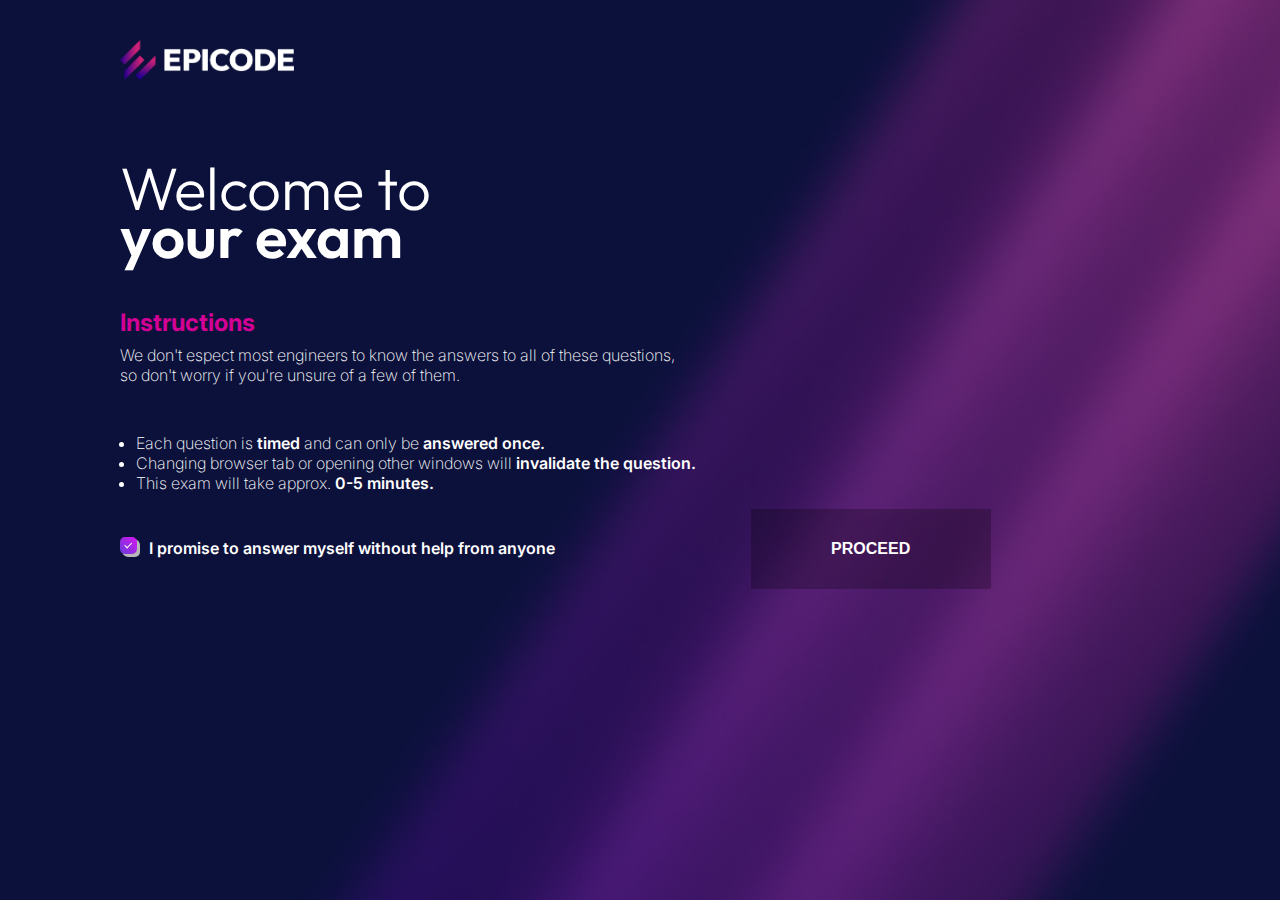
==== index.html @ b8d678df "big commit" ====
<!DOCTYPE html>
<html lang="en">
  <head>
    <meta charset="UTF-8" />
    <meta name="viewport" content="width=device-width, initial-scale=1.0" />
    <title>BUILD WEEK1</title>
    <!-- <link rel="stylesheet" href="./assets/style.css" /> -->
    <link rel="stylesheet" href="./assets/css/style.css" />
  </head>
  <body>
    <header>
      <img src="./assets/epicode_logo.png" alt="logo epicode" />
      <!-- logo epicode -->
    </header>
    <main>
      <div class="title">Welcome to <span>your exam</span></div>

      <div class="instruction">
        <h2>Instructions</h2>
        <p>
          We don't espect most engineers to know the answers to all of these questions, so don't worry if you're unsure
          of a few of them.
        </p>
      </div>

      <div>
        <ul>
          <li>Each question is <span>timed</span> and can only be <span>answered once.</span></li>
          <li>Changing browser tab or opening other windows will <span>invalidate the question.</span></li>
          <li>This exam will take approx. <span>0-5 minutes.</span></li>
        </ul>
      </div>

      <div>
        <div class="checkbox">
          <label class="container">
            <!-- CHECKBOX-->
            <input type="checkbox" checked="checked" id="toggleCheckbox" />
            <!-- CHECKBOX-->
            <div class="checkmark"></div>
            <!-- CHECKBOX-->
          </label>
          <!-- CHECKBOX-->
        </div>
        <span>I promise to answer myself without help from anyone</span>
        <div class="button">
          <!-- DIV BOTTON-->
          <button class="btn" id="myButton">PROCEED</button>
          <!-- BOTTON-->
        </div>
      </div>
    </main>
  </body>
  <script src="index.js"></script>
</html>
---- assets/style.css ----
@import url('https://fonts.googleapis.com/css2?family=Outfit:wght@300;600&display=swap');
  /*titolo */


@import url('https://fonts.googleapis.com/css2?family=Inter:wght@200;500&display=swap');    /*corpo */




*{
    box-sizing: border-box;
}

body{
    margin-inline:7.5rem;
    background-image: url(../bg.jpg);
    background-repeat: no-repeat;
    background-size: cover;
    color: white;
    font-family: 'Inter', sans-serif;
    font-weight: 200;
    font-size: 16px;
}
header{
    margin-block: 2.5rem;
}
main{
    margin-block: 5rem;
}

header img{
    height: 2.5rem;
}
.title{
    font-size: 60px;
    font-weight: 300;
    font-family: 'Outfit', sans-serif;
    line-height: 3rem;
    margin-block: 3rem;
}
.title span{
    font-weight: 600;
    display: block;
}

span{
    font-weight: 600;
}


h2{
    color:#d20094;
    margin-block-end: 0.5rem;
}
div p{
    margin-block-start: 0.5rem
}

.instruction{
    width: 35rem;
    margin-block-end: 3rem;

}

ul{
    padding-inline-start: 1rem;
}

/* .checkbox-button{
    margin-block-start: 9rem;
} */

/* CHECKBOX PRESO DA INTERNET */

/* MODIFICHE FATTE DA ME */

.checkbox{
    display: inline-block;
    padding-inline-end: 0.5rem;
}

/* Hide the default checkbox */
.container input {
    position: absolute;
    opacity: 0;
    cursor: pointer;
    height: 0;
    width: 0;
    border-radius: 5px;
   }
   
   .container {
    display: inline-block;
    position: relative;
    cursor: pointer;
    font-size: 0.8rem;
    user-select: none;
    border-radius: 5px;
    box-shadow: 2px 2px 0px rgb(183, 183, 183);
   }
   
   /* Create a custom checkbox */
   .checkmark {
    position: relative;
    top: 0;
    left: 0;
    height: 1.3em;
    width: 1.3em;
    background-color: #ccc;
    border-radius: 5px;
   }
   
   /* When the checkbox is checked, add a blue background */
   .container input:checked ~ .checkmark {
    box-shadow: 3px 3px 0px rgb(183, 183, 183);
    transition: all 0.2s;
    opacity: 1;
    background-image: linear-gradient(45deg, rgb(100, 61, 219) 0%, rgb(217, 21, 239) 100%);
   }
   
   .container input ~ .checkmark {
    transition: all 0.2s;
    opacity: 1;
    /* box-shadow: 1px 1px 0px rgb(183, 183, 183); */
   }
   
   /* Create the checkmark/indicator (hidden when not checked) */
   .checkmark:after {
    content: "";
    position: absolute;
    opacity: 0;
    transition: all 0.2s;
   }
   
   /* Show the checkmark when checked */
   .container input:checked ~ .checkmark:after {
    opacity: 1;
    transition: all 0.2s;
   }
   
   /* Style the checkmark/indicator */
   .container .checkmark:after {
    left: 0.45em;
    top: 0.25em;
    width: 0.25em;
    height: 0.5em;
    border: solid white;
    border-width: 0 0.15em 0.15em 0;
    transform: rotate(45deg);
   }

   /* BOTTONE PRESO DA INTERNET */

   /* MOFICCA FATTA DA ME */

   .button{
    display: inline-block;
    margin-inline-start: 12rem;
   }

   .btn {
    border: none;
    width: 15em;
    height: 5em;
    border-radius: 3em;
    display: flex;
    /* display: inline-block;  AGGIUNTO DA ME */
    justify-content: center;
    align-items: center;
    gap: 12px;
    background: #1C1A1C;
    cursor: pointer;
    transition: all 450ms ease-in-out;
  }
  
  .sparkle {
    fill: #AAAAAA;
    transition: all 800ms ease;
  }
  
  .text {
    font-weight: 600;
    color: #AAAAAA;
    font-size: medium;
  }
  
  .btn.active {
    background: linear-gradient(0deg,#A47CF3,#683FEA);
    box-shadow: inset 0px 1px 0px 0px rgba(255, 255, 255, 0.4),
    inset 0px -4px 0px 0px rgba(0, 0, 0, 0.2),
    0px 0px 0px 4px rgba(255, 255, 255, 0.2),
    0px 0px 180px 0px #9917FF;
    transform: translateY(-2px);
  }
  
  .btn.active .text {
    color: white;
  }
  
  .btn.active .sparkle {
    fill: white;
    transform: scale(1.2);
  }
---- assets/css/style.css ----
@import url('https://fonts.googleapis.com/css2?family=Outfit:wght@300;600&display=swap');
/*titolo */


@import url('https://fonts.googleapis.com/css2?family=Inter:wght@200;500&display=swap');    /*corpo */




*{
  box-sizing: border-box;
}

body{
  margin-inline:7.5rem;
  background-image: url(/assets/bg.jpg);
  background-repeat: no-repeat;
  background-size: cover;
  color: white;
  font-family: 'Inter', sans-serif;
  font-weight: 200;
  font-size: 16px;
}
header{
  margin-block: 2.5rem;
}
main{
  margin-block: 5rem;
}

header img{
  height: 2.5rem;
}
.title{
  font-size: 60px;
  font-weight: 300;
  font-family: 'Outfit', sans-serif;
  line-height: 3rem;
  margin-block: 3rem;
}
.title span{
  font-weight: 600;
  display: block;
}

span{
  font-weight: 600;
}


h2{
  color:#d20094;
  margin-block-end: 0.5rem;
}
div p{
  margin-block-start: 0.5rem
}

.instruction{
  width: 35rem;
  margin-block-end: 3rem;

}

ul{
  padding-inline-start: 1rem;
}

/* .checkbox-button{
  margin-block-start: 9rem;
} */

/* CHECKBOX PRESO DA INTERNET */

/* MODIFICHE FATTE DA ME */

.checkbox{
  display: inline-block;
  padding-inline-end: 0.5rem;
}

/* Hide the default checkbox */
.container input {
  position: absolute;
  opacity: 0;
  cursor: pointer;
  height: 0;
  width: 0;
  border-radius: 5px;
 }
 
 .container {
  display: inline-block;
  position: relative;
  cursor: pointer;
  font-size: 0.8rem;
  user-select: none;
  border-radius: 5px;
  box-shadow: 2px 2px 0px rgb(183, 183, 183);
 }
 
 /* Create a custom checkbox */
 .checkmark {
  position: relative;
  top: 0;
  left: 0;
  height: 1.3em;
  width: 1.3em;
  background-color: #ccc;
  border-radius: 5px;
 }
 
 /* When the checkbox is checked, add a blue background */
 .container input:checked ~ .checkmark {
  box-shadow: 3px 3px 0px rgb(183, 183, 183);
  transition: all 0.2s;
  opacity: 1;
  background-image: linear-gradient(45deg, rgb(100, 61, 219) 0%, rgb(217, 21, 239) 100%);
 }
 
 .container input ~ .checkmark {
  transition: all 0.2s;
  opacity: 1;
  /* box-shadow: 1px 1px 0px rgb(183, 183, 183); */
 }
 
 /* Create the checkmark/indicator (hidden when not checked) */
 .checkmark:after {
  content: "";
  position: absolute;
  opacity: 0;
  transition: all 0.2s;
 }
 
 /* Show the checkmark when checked */
 .container input:checked ~ .checkmark:after {
  opacity: 1;
  transition: all 0.2s;
 }
 
 /* Style the checkmark/indicator */
 .container .checkmark:after {
  left: 0.45em;
  top: 0.25em;
  width: 0.25em;
  height: 0.5em;
  border: solid white;
  border-width: 0 0.15em 0.15em 0;
  transform: rotate(45deg);
 }

 /* BOTTONE PRESO DA INTERNET */

 /* MODIFICA FATTA DA ME */

 .button{
  display: inline-block;
  margin-inline-start: 12rem;
 }

.btn {
  /* border-radius: 5rem; */
  border: none;
  width: 15em;
  height: 5em;
  display: flex;
  /* display: inline-block;  AGGIUNTO DA ME */
  justify-content: center;
  align-items: center;
  gap: 12px;
  background: #0000003d;
  cursor: pointer;
  transition: all 450ms ease-in-out;
  font-weight: 600;
  color: white;
  font-size: medium;
}

.sparkle {
  fill: #AAAAAA;
  transition: all 800ms ease;
}


/* MODIFICARE DA QUA */
/* .btn:hover { 
   background-color: #00FFFF;
   box-shadow: inset 0px 1px 0px 0px rgba(255, 255, 255, 0.4),
   0px 0px 180px 0px #00FFFF;
} */
/* MODIFICA HOVER MOUSE SOPRA */


/* .btn:hover {       ORIGINALE
  background: linear-gradient(0deg,#A47CF3,#683FEA);
  box-shadow: inset 0px 1px 0px 0px rgba(255, 255, 255, 0.4),
  inset 0px -4px 0px 0px rgba(0, 0, 0, 0.2),
  0px 0px 0px 4px rgba(255, 255, 255, 0.2),
  0px 0px 180px 0px #9917FF;
  transform: translateY(-2px);
} */
/* ANIMAZIONE PASSA SOPRA IL MOUSE */
/* .btn:hover .text {
  color: black;
}

.btn:hover .sparkle {
  fill: black;
  transform: scale(1.2);
}  */

/* PROVA A INSERIRE MODIFICHE */


.btn.active {
  background: linear-gradient(0deg,#A47CF3,#683FEA);
  box-shadow: inset 0px 1px 0px 0px rgba(255, 255, 255, 0.4),
  inset 0px -4px 0px 0px rgba(0, 0, 0, 0.2),
  0px 0px 0px 4px rgba(255, 255, 255, 0.2),
  0px 0px 180px 0px #9917FF;
  transform: translateY(-2px);
}

.btn.active .sparkle {
  fill: white;
  transform: scale(1.2);
} 


/* CONTAINER 2 - FA APPARIRE LE DOMANDE */

.container2{
  text-align: center;
  margin-block-start: 10rem;
}

/* BOTTONE RISPOSTE */




.btn2:hover {
background: linear-gradient(180deg,#d20094,#900080);


}

.btn2:active {
box-shadow: 2px 2px 5px #d20094;
}
.btn2 {
background-color: #ffffff00;
width: 20em;
height: 5em;
border-radius: 3em;
display: flex;
justify-content: center;
align-items: center;
cursor: pointer;
font-weight: 600;
  color: white;
  
  font-size: medium;
}

/* PAGINA REVIEW */

.review{
text-align: center;
margin-inline: auto;
width: 38rem;
margin-block-start: 10rem;
}

.paragReview{
font-size: 1.5rem;
margin-block-end: 2.5rem;
}

.txRv{
margin-block-start: 7rem;
font-weight: 600;
margin-block-end: 2rem;
}



/* PROVA BOTTONE STELLA */

.rating {
font-size: 2.7rem;
  display: inline-block;
  margin-block-start: 2rem;
  margin-block-end: 4rem;
}

.rating__star {
cursor: pointer;
color: #00ffff;
}
/* feedback */
.feed{
font-size: 1.4rem;
}

/* CASELLA COMMENTO */
input{
width: 100%;
background-color: transparent;
border-block-start: none;
border-inline: none;
border-color: #d20094;
}

/* BOTTONE PAGINE REVIEW */

.btnReview {
border: none;
width: 15em;
height: 5em;
justify-content: center;
align-items: center;
background: #1C1A1C;
cursor: pointer;
transition: all 450ms ease-in-out;
font-weight: 600;
  color: white;
  
  font-size: medium;
}

.btnReview:hover {
background: #00ffff;
box-shadow:0px 0px 180px 0px #00ffff;
transform: translateY(-2px);
}

.btnReviewCenter{
margin-inline: auto;
margin-block-start: 5rem;
}

/* CAMPO INPUT */
input{    
height: 3rem;
font-size: 1.3rem;
color: white;
}

/* PAGINA RESULT */

.result{
text-align: center;
margin-block: 0;
}

.lastPage{
margin-block-start: 3rem;
}

/* DONUT */

#container_donut{
  width: 500px;
  height: 500px;
  display: inline-block;

}

/* PAGINA RESULT */

.percent{
  display: inline-block;
}
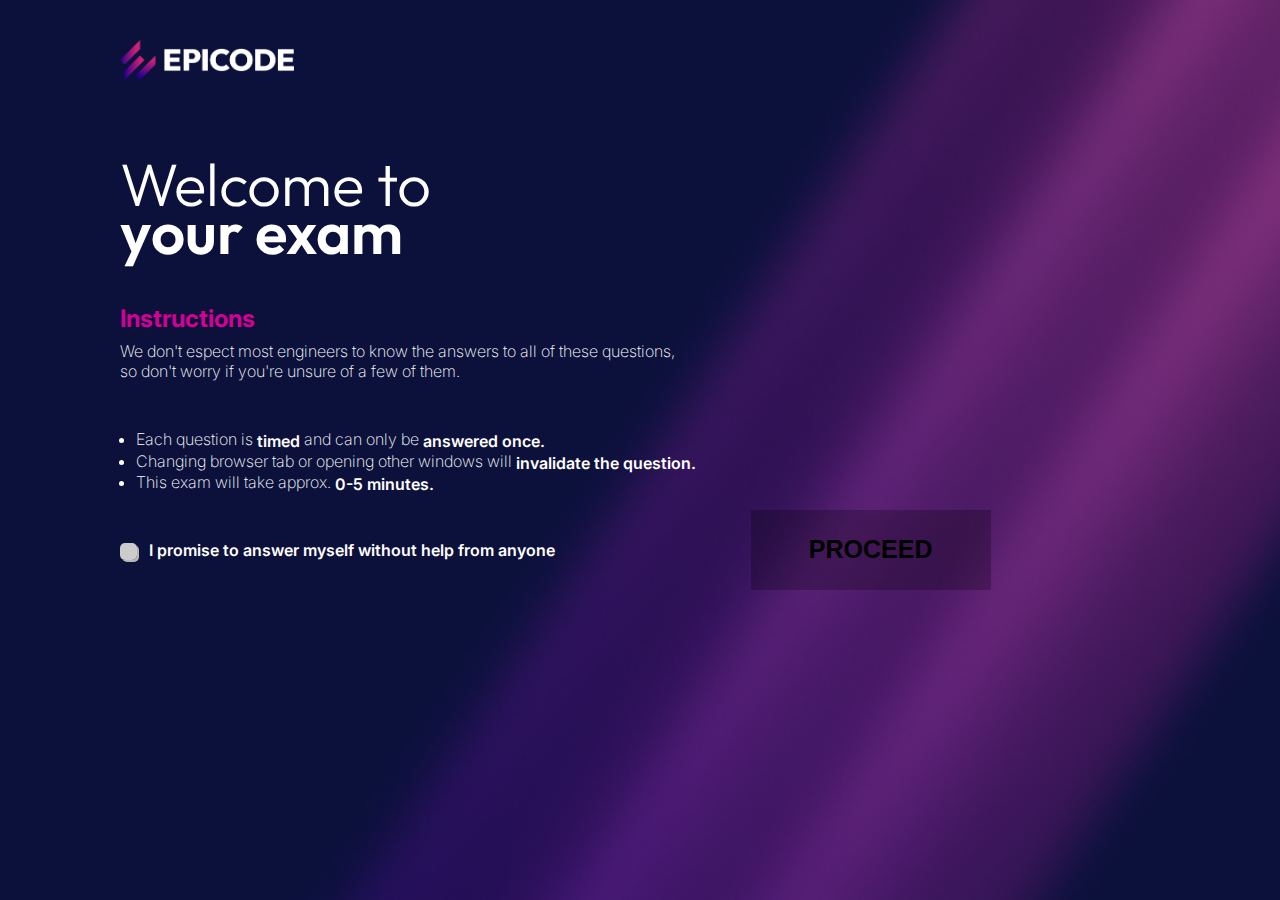
==== commit d67a48af: "Buttons Fixes" ====
--- a/index.html
+++ b/index.html
@@ -35,7 +35,7 @@
         <div class="checkbox">
           <label class="container">
             <!-- CHECKBOX-->
-            <input type="checkbox" checked="checked" id="toggleCheckbox" />
+            <input type="checkbox" id="toggleCheckbox" />
             <!-- CHECKBOX-->
             <div class="checkmark"></div>
             <!-- CHECKBOX-->
@@ -45,7 +45,8 @@
         <span>I promise to answer myself without help from anyone</span>
         <div class="button">
           <!-- DIV BOTTON-->
-          <button class="btn" id="myButton">PROCEED</button>
+          <button class="btn" id="myButton"><a id="myLink">PROCEED</a></button>
+          
           <!-- BOTTON-->
         </div>
       </div>
--- a/assets/css/style.css
+++ b/assets/css/style.css
@@ -1,69 +1,63 @@
-
-@import url('https://fonts.googleapis.com/css2?family=Outfit:wght@300;600&display=swap');
+@import url("https://fonts.googleapis.com/css2?family=Outfit:wght@300;600&display=swap");
 /*titolo */
 
-
-@import url('https://fonts.googleapis.com/css2?family=Inter:wght@200;500&display=swap');    /*corpo */
-
-
-
-
-*{
+@import url("https://fonts.googleapis.com/css2?family=Inter:wght@200;500&display=swap"); /*corpo */
+
+* {
   box-sizing: border-box;
-}
-
-body{
-  margin-inline:7.5rem;
+  vertical-align: middle;
+}
+
+body {
+  margin-inline: 7.5rem;
   background-image: url(/assets/bg.jpg);
   background-repeat: no-repeat;
   background-size: cover;
   color: white;
-  font-family: 'Inter', sans-serif;
+  font-family: "Inter", sans-serif;
   font-weight: 200;
   font-size: 16px;
 }
-header{
+header {
   margin-block: 2.5rem;
 }
-main{
+main {
   margin-block: 5rem;
 }
 
-header img{
+header img {
   height: 2.5rem;
 }
-.title{
+.title {
   font-size: 60px;
   font-weight: 300;
-  font-family: 'Outfit', sans-serif;
+  font-family: "Outfit", sans-serif;
   line-height: 3rem;
   margin-block: 3rem;
 }
-.title span{
+.title span {
   font-weight: 600;
   display: block;
 }
 
-span{
-  font-weight: 600;
-}
-
-
-h2{
-  color:#d20094;
+span {
+  font-weight: 600;
+}
+
+h2 {
+  color: #d20094;
   margin-block-end: 0.5rem;
 }
-div p{
-  margin-block-start: 0.5rem
-}
-
-.instruction{
+div p {
+  margin-block-start: 0.5rem;
+}
+
+.instruction {
   width: 35rem;
   margin-block-end: 3rem;
-
-}
-
-ul{
+}
+
+ul {
   padding-inline-start: 1rem;
 }
 
@@ -75,7 +69,7 @@
 
 /* MODIFICHE FATTE DA ME */
 
-.checkbox{
+.checkbox {
   display: inline-block;
   padding-inline-end: 0.5rem;
 }
@@ -88,9 +82,9 @@
   height: 0;
   width: 0;
   border-radius: 5px;
- }
- 
- .container {
+}
+
+.container {
   display: inline-block;
   position: relative;
   cursor: pointer;
@@ -98,10 +92,10 @@
   user-select: none;
   border-radius: 5px;
   box-shadow: 2px 2px 0px rgb(183, 183, 183);
- }
- 
- /* Create a custom checkbox */
- .checkmark {
+}
+
+/* Create a custom checkbox */
+.checkmark {
   position: relative;
   top: 0;
   left: 0;
@@ -109,38 +103,38 @@
   width: 1.3em;
   background-color: #ccc;
   border-radius: 5px;
- }
- 
- /* When the checkbox is checked, add a blue background */
- .container input:checked ~ .checkmark {
+}
+
+/* When the checkbox is checked, add a blue background */
+.container input:checked ~ .checkmark {
   box-shadow: 3px 3px 0px rgb(183, 183, 183);
   transition: all 0.2s;
   opacity: 1;
   background-image: linear-gradient(45deg, rgb(100, 61, 219) 0%, rgb(217, 21, 239) 100%);
- }
- 
- .container input ~ .checkmark {
+}
+
+.container input ~ .checkmark {
   transition: all 0.2s;
   opacity: 1;
   /* box-shadow: 1px 1px 0px rgb(183, 183, 183); */
- }
- 
- /* Create the checkmark/indicator (hidden when not checked) */
- .checkmark:after {
+}
+
+/* Create the checkmark/indicator (hidden when not checked) */
+.checkmark:after {
   content: "";
   position: absolute;
   opacity: 0;
   transition: all 0.2s;
- }
- 
- /* Show the checkmark when checked */
- .container input:checked ~ .checkmark:after {
+}
+
+/* Show the checkmark when checked */
+.container input:checked ~ .checkmark:after {
   opacity: 1;
   transition: all 0.2s;
- }
- 
- /* Style the checkmark/indicator */
- .container .checkmark:after {
+}
+
+/* Style the checkmark/indicator */
+.container .checkmark:after {
   left: 0.45em;
   top: 0.25em;
   width: 0.25em;
@@ -148,16 +142,16 @@
   border: solid white;
   border-width: 0 0.15em 0.15em 0;
   transform: rotate(45deg);
- }
-
- /* BOTTONE PRESO DA INTERNET */
-
- /* MODIFICA FATTA DA ME */
-
- .button{
+}
+
+/* BOTTONE PRESO DA INTERNET */
+
+/* MODIFICA FATTA DA ME */
+
+.button {
   display: inline-block;
   margin-inline-start: 12rem;
- }
+}
 
 .btn {
   /* border-radius: 5rem; */
@@ -173,15 +167,26 @@
   cursor: pointer;
   transition: all 450ms ease-in-out;
   font-weight: 600;
-  color: white;
+  color: black;
   font-size: medium;
 }
 
+.btn a {
+  text-decoration: none;
+  font-weight: 600;
+  font-size: 25px;
+  font-weight: bold;
+  color: black;
+}
+
+.btn a:visited {
+  color: black;
+}
+
 .sparkle {
-  fill: #AAAAAA;
+  fill: #aaaaaa;
   transition: all 800ms ease;
 }
-
 
 /* MODIFICARE DA QUA */
 /* .btn:hover { 
@@ -190,7 +195,6 @@
    0px 0px 180px 0px #00FFFF;
 } */
 /* MODIFICA HOVER MOUSE SOPRA */
-
 
 /* .btn:hover {       ORIGINALE
   background: linear-gradient(0deg,#A47CF3,#683FEA);
@@ -212,164 +216,231 @@
 
 /* PROVA A INSERIRE MODIFICHE */
 
-
 .btn.active {
-  background: linear-gradient(0deg,#A47CF3,#683FEA);
-  box-shadow: inset 0px 1px 0px 0px rgba(255, 255, 255, 0.4),
-  inset 0px -4px 0px 0px rgba(0, 0, 0, 0.2),
-  0px 0px 0px 4px rgba(255, 255, 255, 0.2),
-  0px 0px 180px 0px #9917FF;
+  background-color: #00ffff;
+  box-shadow: 0px 0px 20px 0px #00ffff;
   transform: translateY(-2px);
 }
 
 .btn.active .sparkle {
   fill: white;
   transform: scale(1.2);
-} 
-
+}
 
 /* CONTAINER 2 - FA APPARIRE LE DOMANDE */
 
-.container2{
+.container2 {
   text-align: center;
   margin-block-start: 10rem;
 }
 
 /* BOTTONE RISPOSTE */
 
-
-
-
 .btn2:hover {
-background: linear-gradient(180deg,#d20094,#900080);
-
-
+  background: linear-gradient(180deg, #d20094, #900080);
 }
 
 .btn2:active {
-box-shadow: 2px 2px 5px #d20094;
+  box-shadow: 2px 2px 5px #d20094;
 }
 .btn2 {
-background-color: #ffffff00;
-width: 20em;
-height: 5em;
-border-radius: 3em;
-display: flex;
-justify-content: center;
-align-items: center;
-cursor: pointer;
-font-weight: 600;
+  background-color: #ffffff00;
+  width: 20em;
+  height: 5em;
+  border-radius: 3em;
+  display: flex;
+  justify-content: center;
+  align-items: center;
+  cursor: pointer;
+  font-weight: 600;
   color: white;
-  
+
   font-size: medium;
 }
 
 /* PAGINA REVIEW */
 
-.review{
-text-align: center;
-margin-inline: auto;
-width: 38rem;
-margin-block-start: 10rem;
-}
-
-.paragReview{
-font-size: 1.5rem;
-margin-block-end: 2.5rem;
-}
-
-.txRv{
-margin-block-start: 7rem;
-font-weight: 600;
-margin-block-end: 2rem;
-}
-
-
+.review {
+  text-align: center;
+  margin-inline: auto;
+  width: 38rem;
+  margin-block-start: 10rem;
+}
+
+.paragReview {
+  font-size: 1.5rem;
+  margin-block-end: 2.5rem;
+}
+
+.txRv {
+  margin-block-start: 7rem;
+  font-weight: 600;
+  margin-block-end: 2rem;
+}
 
 /* PROVA BOTTONE STELLA */
 
 .rating {
-font-size: 2.7rem;
+  font-size: 2.7rem;
   display: inline-block;
   margin-block-start: 2rem;
   margin-block-end: 4rem;
 }
 
 .rating__star {
-cursor: pointer;
-color: #00ffff;
+  cursor: pointer;
+  color: #00ffff;
 }
 /* feedback */
-.feed{
-font-size: 1.4rem;
+.feed {
+  font-size: 1.4rem;
 }
 
 /* CASELLA COMMENTO */
-input{
-width: 100%;
-background-color: transparent;
-border-block-start: none;
-border-inline: none;
-border-color: #d20094;
+input {
+  width: 100%;
+  background-color: transparent;
+  border-block-start: none;
+  border-inline: none;
+  border-color: #d20094;
 }
 
 /* BOTTONE PAGINE REVIEW */
 
 .btnReview {
-border: none;
-width: 15em;
-height: 5em;
-justify-content: center;
-align-items: center;
-background: #1C1A1C;
-cursor: pointer;
-transition: all 450ms ease-in-out;
-font-weight: 600;
+  border: none;
+  width: 15em;
+  height: 5em;
+  justify-content: center;
+  align-items: center;
+  background: #1c1a1c;
+  cursor: pointer;
+  transition: all 450ms ease-in-out;
+  font-weight: 600;
   color: white;
-  
+
   font-size: medium;
 }
 
 .btnReview:hover {
-background: #00ffff;
-box-shadow:0px 0px 180px 0px #00ffff;
-transform: translateY(-2px);
-}
-
-.btnReviewCenter{
-margin-inline: auto;
-margin-block-start: 5rem;
+  background: #00ffff;
+  box-shadow: 0px 0px 180px 0px #00ffff;
+  transform: translateY(-2px);
+}
+
+.btnReviewCenter {
+  margin-inline: auto;
+  margin-block-start: 5rem;
 }
 
 /* CAMPO INPUT */
-input{    
-height: 3rem;
-font-size: 1.3rem;
-color: white;
+input {
+  height: 3rem;
+  font-size: 1.3rem;
+  color: white;
 }
 
 /* PAGINA RESULT */
 
-.result{
-text-align: center;
-margin-block: 0;
-}
-
-.lastPage{
-margin-block-start: 3rem;
+.result {
+  text-align: center;
+  margin-block: 0;
+}
+
+.lastPage {
+  margin-block-start: 3rem;
 }
 
 /* DONUT */
 
-#container_donut{
+#container_donut {
   width: 500px;
   height: 500px;
   display: inline-block;
-
 }
 
 /* PAGINA RESULT */
 
-.percent{
-  display: inline-block;
-}+.percent {
+  display: inline-block;
+}
+
+/* TIMER PAGINA BENCHMARK */
+
+.countdown {
+  width: 6.5rem;
+  height: 6.5rem;
+  position: relative;
+}
+.circle {
+  content: "";
+  background: conic-gradient(#886192 50%, #00ffff 20%) border-box;
+  -webkit-mask: /*4*/ conic-gradient(#fff 0 0) padding-box, conic-gradient(#fff 0 0);
+  -webkit-mask-composite: xor; /*5'*/
+  mask-composite: exclude; /*5*/
+  border: 10px solid transparent;
+  border-radius: 50px;
+  width: 100%;
+  height: 100%;
+  position: absolute;
+  top: 0px;
+  left: 0px;
+}
+.timer {
+  text-align: center;
+  height: 100%;
+  display: flex;
+  align-items: center;
+  justify-content: center;
+  flex-direction: column;
+}
+
+#countdownContainer {
+  position: fixed;
+  right: 7rem;
+  font-family: "Outfit", sans-serif;
+  font-size: 8px;
+  line-height: 1.3rem;
+}
+
+.numberCountdown {
+  font-size: 40px;
+  font-weight: 300;
+  font-family: "Outfit", sans-serif;
+}
+
+.rateBtnContainer {
+  width: 20rem;
+  margin-inline: auto;
+  text-align: center;
+  cursor: pointer;
+}
+
+.rateBtn {
+  border: 2px solid white;
+  background-color: transparent;
+  position: center;
+  height: 4.5rem;
+  width: 15rem;
+  box-shadow: 0px 0px 20px 0px rgba(16, 123, 237, 0.961);
+  margin-top: -2em;
+  margin-bottom: 10em;
+  cursor: pointer;
+}
+
+.rateBtn a {
+  text-decoration: none;
+  color: white;
+  font-size: 25px;
+  font-weight: 600;
+  font-family: "Outfit", sans-serif;
+}
+
+.dispInBlock {
+  text-align: center;
+}
+
+#giusteNum,
+#sbagliateNum {
+  font-size: 25px;
+}
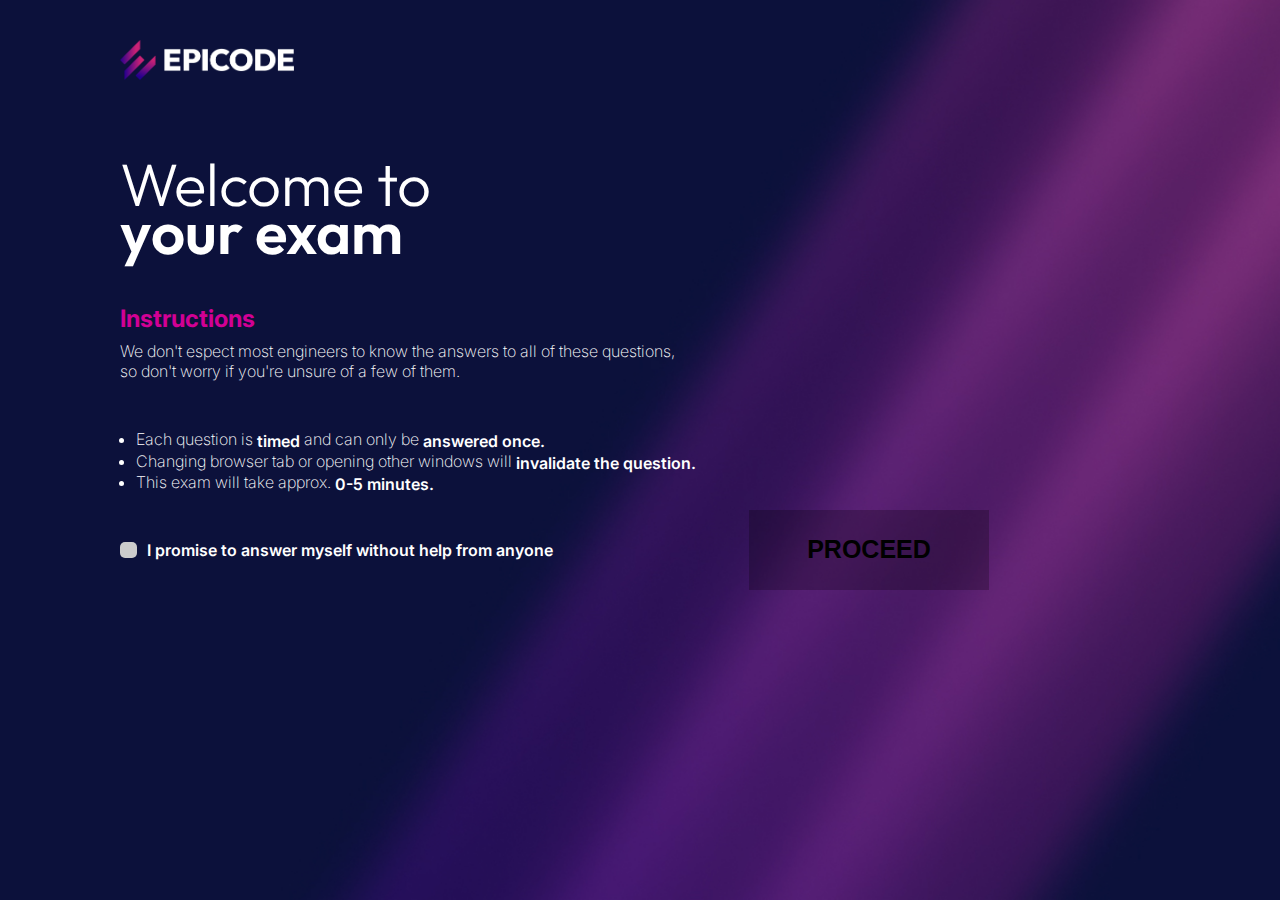
==== commit ab93c54c: "Fixed Checkbox" ====
--- a/index.html
+++ b/index.html
@@ -42,7 +42,7 @@
           </label>
           <!-- CHECKBOX-->
         </div>
-        <span>I promise to answer myself without help from anyone</span>
+        <span class="checkboxText">I promise to answer myself without help from anyone</span>
         <div class="button">
           <!-- DIV BOTTON-->
           <button class="btn" id="myButton"><a id="myLink">PROCEED</a></button>
--- a/assets/css/style.css
+++ b/assets/css/style.css
@@ -74,6 +74,10 @@
   padding-inline-end: 0.5rem;
 }
 
+.checkboxText {
+   margin-left: 15px;
+}
+
 /* Hide the default checkbox */
 .container input {
   position: absolute;
@@ -96,7 +100,7 @@
 
 /* Create a custom checkbox */
 .checkmark {
-  position: relative;
+  position: absolute;
   top: 0;
   left: 0;
   height: 1.3em;
@@ -230,7 +234,7 @@
 /* CONTAINER 2 - FA APPARIRE LE DOMANDE */
 
 .container2 {
-  text-align: center;
+  /* text-align: right; */
   margin-block-start: 10rem;
 }
 
@@ -409,38 +413,105 @@
   font-family: "Outfit", sans-serif;
 }
 
+/* BOTTONE RISULTATI */
+
 .rateBtnContainer {
-  width: 20rem;
-  margin-inline: auto;
   text-align: center;
   cursor: pointer;
 }
 
 .rateBtn {
-  border: 2px solid white;
+  width: 17rem;
+  height: 5rem;
   background-color: transparent;
-  position: center;
-  height: 4.5rem;
-  width: 15rem;
-  box-shadow: 0px 0px 20px 0px rgba(16, 123, 237, 0.961);
-  margin-top: -2em;
-  margin-bottom: 10em;
-  cursor: pointer;
+  border: 3px solid white;
+  font-size: 30px;
+  font-weight: 600;
+  font-family: "Outfit", sans-serif;
+  color: white;
+  cursor: pointer;
+  margin-top: -1rem;
+  margin-bottom: 10rem;
+  box-shadow: 0px 0px 30px 2px #00ffff;
 }
 
 .rateBtn a {
+ color: white;
+ text-decoration: none;
+}
+
+.rateBtn a:visited {
+  color: white;
   text-decoration: none;
-  color: white;
-  font-size: 25px;
-  font-weight: 600;
-  font-family: "Outfit", sans-serif;
-}
-
-.dispInBlock {
+ }
+
+
+/* input type radio */
+
+input[type="radio"]{
+  width: 50%;
+        height: 45px;
+        border-radius: 3em;
+        border: 2px solid;
+        border-top-color: #b3b3b3;
+        border-left-color: #b3b3b3;
+        border-bottom-color: #5c5c5c61;
+        border-right-color: #5c5c5c61;
+        background-color: #5c5c5c61;
+        -webkit-appearance: none; /*to disable the default appearance of radio button*/
+        -moz-appearance: none;
+}
+
+input[type="radio"]:focus {
+  /*no need, if you don't disable default appearance*/
+  outline: none; /*to remove the square border on focus*/
+}
+
+input[type="radio"]:checked {
+  /*no need, if you don't disable default appearance*/
+  background-color: #d20094;
+}
+
+/* input[type="radio"]:checked ~ span:first-of-type {
+  color: white;
+} */
+
+input:hover {
+  background: linear-gradient(180deg, #d20094, #900080);
+}
+
+
+label{
+  position: relative;
+  top: -10px;
+  user-select: none;
+  display: inline-block;
+  width: 50%;
+  font-size: 15px;
+  color: white;
+}
+
+#form{
+  display: inline-block;
+}
+
+/* prova disposizione */
+
+.option{
+  display: inline-block;
+  /* width: 50%; */
+}
+
+/* TESTO E TASTO PROX DOMANDA */
+
+#questionBody{
+  font-weight: 400;
+}
+
+.container2 #randBtn{
+text-align: right;
+}
+
+#questions{
   text-align: center;
 }
-
-#giusteNum,
-#sbagliateNum {
-  font-size: 25px;
-}
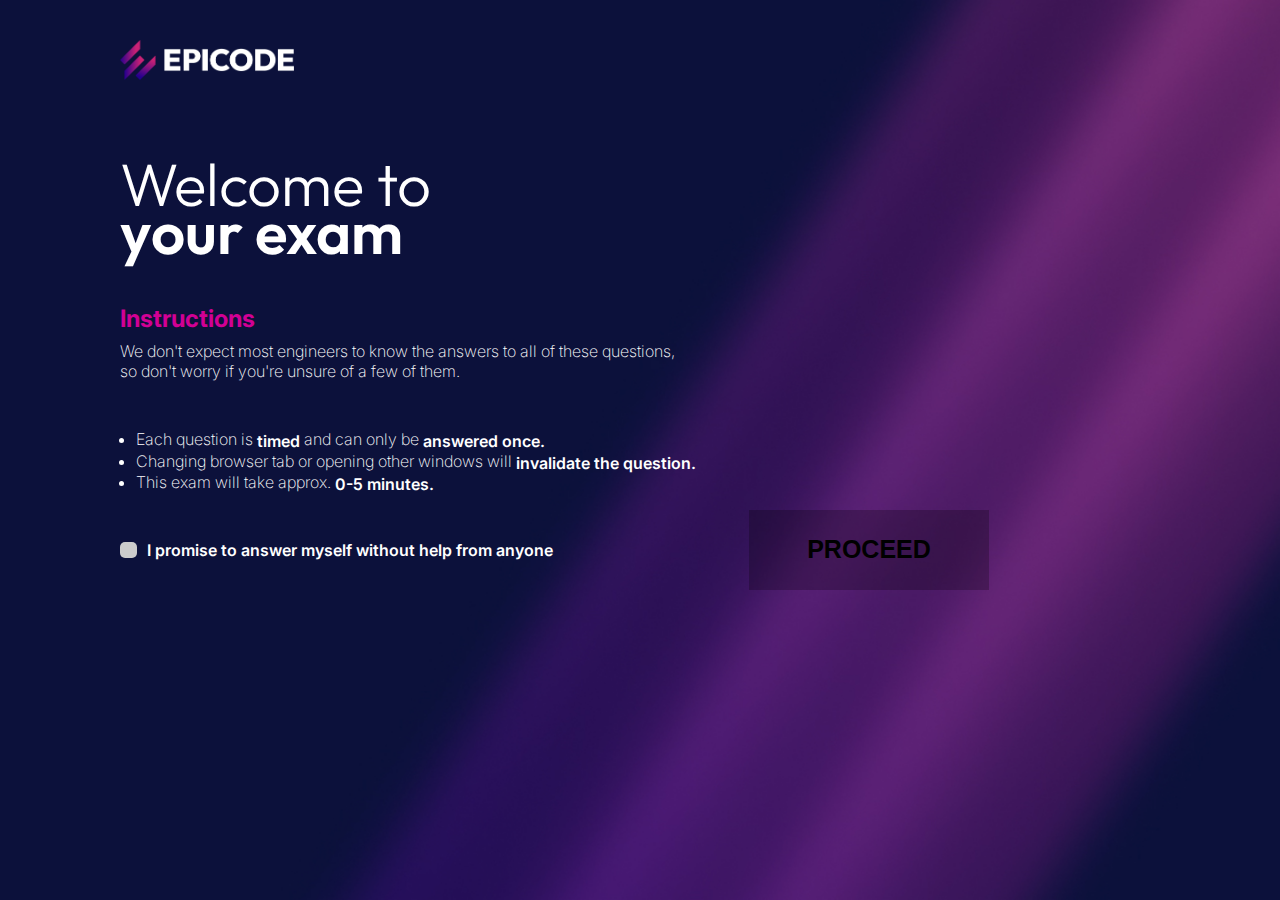
==== commit bb2e3bf7: "Fixed index button" ====
--- a/index.html
+++ b/index.html
@@ -18,7 +18,7 @@
       <div class="instruction">
         <h2>Instructions</h2>
         <p>
-          We don't espect most engineers to know the answers to all of these questions, so don't worry if you're unsure
+          We don't expect most engineers to know the answers to all of these questions, so don't worry if you're unsure
           of a few of them.
         </p>
       </div>
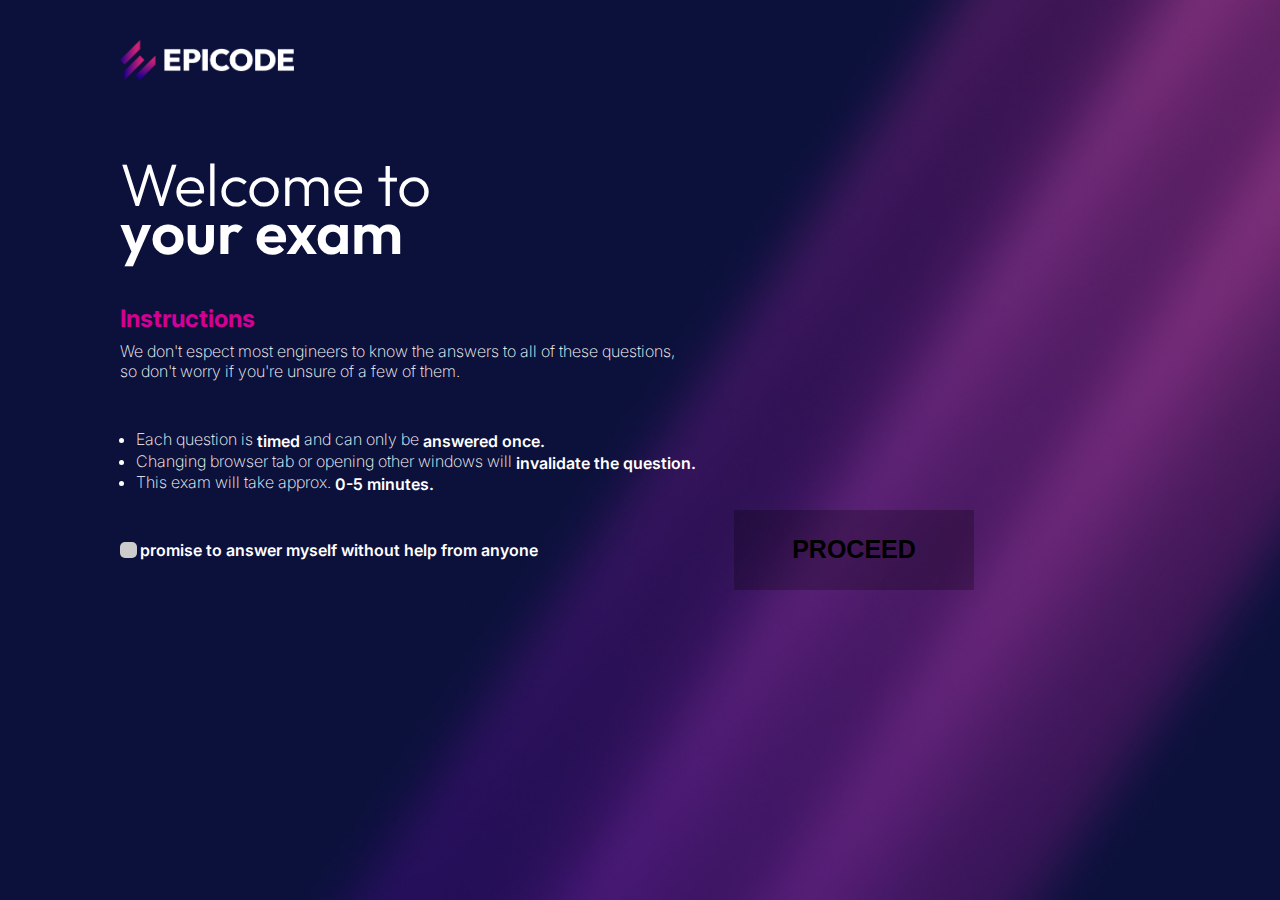
==== commit 4d2bc282: "update" ====
--- a/index.html
+++ b/index.html
@@ -18,7 +18,7 @@
       <div class="instruction">
         <h2>Instructions</h2>
         <p>
-          We don't expect most engineers to know the answers to all of these questions, so don't worry if you're unsure
+          We don't espect most engineers to know the answers to all of these questions, so don't worry if you're unsure
           of a few of them.
         </p>
       </div>
@@ -42,11 +42,11 @@
           </label>
           <!-- CHECKBOX-->
         </div>
-        <span class="checkboxText">I promise to answer myself without help from anyone</span>
+        <span>I promise to answer myself without help from anyone</span>
         <div class="button">
           <!-- DIV BOTTON-->
           <button class="btn" id="myButton"><a id="myLink">PROCEED</a></button>
-          
+
           <!-- BOTTON-->
         </div>
       </div>
--- a/assets/css/style.css
+++ b/assets/css/style.css
@@ -75,7 +75,7 @@
 }
 
 .checkboxText {
-   margin-left: 15px;
+  margin-left: 15px;
 }
 
 /* Hide the default checkbox */
@@ -436,30 +436,29 @@
 }
 
 .rateBtn a {
- color: white;
- text-decoration: none;
+  color: white;
+  text-decoration: none;
 }
 
 .rateBtn a:visited {
   color: white;
   text-decoration: none;
- }
-
+}
 
 /* input type radio */
 
-input[type="radio"]{
+input[type="radio"] {
   width: 50%;
-        height: 45px;
-        border-radius: 3em;
-        border: 2px solid;
-        border-top-color: #b3b3b3;
-        border-left-color: #b3b3b3;
-        border-bottom-color: #5c5c5c61;
-        border-right-color: #5c5c5c61;
-        background-color: #5c5c5c61;
-        -webkit-appearance: none; /*to disable the default appearance of radio button*/
-        -moz-appearance: none;
+  height: 45px;
+  border-radius: 3em;
+  border: 2px solid;
+  border-top-color: #b3b3b3;
+  border-left-color: #b3b3b3;
+  border-bottom-color: #5c5c5c61;
+  border-right-color: #5c5c5c61;
+  background-color: #5c5c5c61;
+  -webkit-appearance: none; /*to disable the default appearance of radio button*/
+  -moz-appearance: none;
 }
 
 input[type="radio"]:focus {
@@ -480,8 +479,7 @@
   background: linear-gradient(180deg, #d20094, #900080);
 }
 
-
-label{
+label {
   position: relative;
   top: -10px;
   user-select: none;
@@ -491,27 +489,27 @@
   color: white;
 }
 
-#form{
+#form {
   display: inline-block;
 }
 
 /* prova disposizione */
 
-.option{
+.option {
   display: inline-block;
   /* width: 50%; */
 }
 
 /* TESTO E TASTO PROX DOMANDA */
 
-#questionBody{
+#questionBody {
   font-weight: 400;
 }
 
-.container2 #randBtn{
-text-align: right;
-}
-
-#questions{
+.container2 #randBtn {
+  text-align: right;
+}
+
+#questions {
   text-align: center;
 }
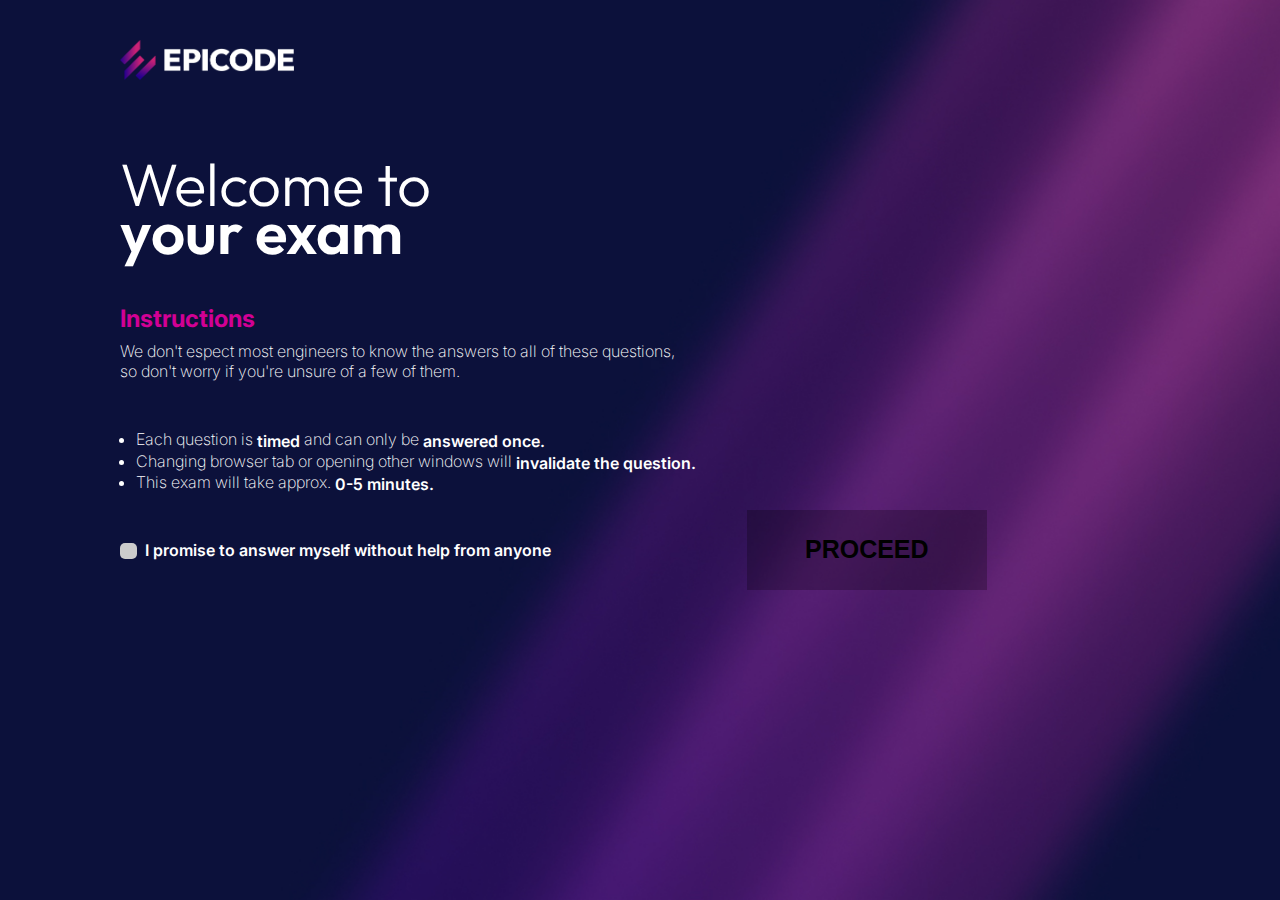
==== commit ca4ab636: "fist commit afternoon 08-02-24" ====
--- a/index.html
+++ b/index.html
@@ -33,7 +33,7 @@
 
       <div>
         <div class="checkbox">
-          <label class="container">
+          <label class="container" id="checkboxLabel">
             <!-- CHECKBOX-->
             <input type="checkbox" id="toggleCheckbox" />
             <!-- CHECKBOX-->
--- a/assets/css/style.css
+++ b/assets/css/style.css
@@ -74,10 +74,6 @@
   padding-inline-end: 0.5rem;
 }
 
-.checkboxText {
-  margin-left: 15px;
-}
-
 /* Hide the default checkbox */
 .container input {
   position: absolute;
@@ -98,8 +94,15 @@
   box-shadow: 2px 2px 0px rgb(183, 183, 183);
 }
 
+#checkboxLabel {
+  /* top: -0.1em; */
+  margin-right: 1em;
+  top: -0.7em;
+}
+
 /* Create a custom checkbox */
 .checkmark {
+  /* position: relative; */
   position: absolute;
   top: 0;
   left: 0;
@@ -400,7 +403,8 @@
 }
 
 #countdownContainer {
-  position: fixed;
+  display: inline-block;
+  position: absolute;
   right: 7rem;
   font-family: "Outfit", sans-serif;
   font-size: 8px;
@@ -411,38 +415,6 @@
   font-size: 40px;
   font-weight: 300;
   font-family: "Outfit", sans-serif;
-}
-
-/* BOTTONE RISULTATI */
-
-.rateBtnContainer {
-  text-align: center;
-  cursor: pointer;
-}
-
-.rateBtn {
-  width: 17rem;
-  height: 5rem;
-  background-color: transparent;
-  border: 3px solid white;
-  font-size: 30px;
-  font-weight: 600;
-  font-family: "Outfit", sans-serif;
-  color: white;
-  cursor: pointer;
-  margin-top: -1rem;
-  margin-bottom: 10rem;
-  box-shadow: 0px 0px 30px 2px #00ffff;
-}
-
-.rateBtn a {
-  color: white;
-  text-decoration: none;
-}
-
-.rateBtn a:visited {
-  color: white;
-  text-decoration: none;
 }
 
 /* input type radio */
@@ -475,13 +447,13 @@
   color: white;
 } */
 
-input:hover {
+.options:hover {
   background: linear-gradient(180deg, #d20094, #900080);
 }
 
 label {
   position: relative;
-  top: -10px;
+  top: -35px;
   user-select: none;
   display: inline-block;
   width: 50%;
@@ -506,10 +478,75 @@
   font-weight: 400;
 }
 
-.container2 #randBtn {
+.container2 {
   text-align: right;
 }
 
 #questions {
   text-align: center;
 }
+
+#randBtn {
+  margin-block-end: 3rem;
+  width: 18rem;
+  height: 4rem;
+  margin-block-end: 3rem;
+  border-color: white;
+  background: transparent;
+  color: white;
+  font-size: 16px;
+  border: solid;
+  cursor: pointer;
+}
+
+/* RATE BUTTON PAGINE RESULT */
+
+.rateBtnContainer {
+  text-align: center;
+  cursor: pointer;
+}
+.rateBtn {
+  width: 17rem;
+  height: 5rem;
+  background-color: transparent;
+  border: 3px solid white;
+  font-size: 30px;
+  font-weight: 600;
+  font-family: "Outfit", sans-serif;
+  color: white;
+  cursor: pointer;
+  margin-top: -1rem;
+  margin-bottom: 10rem;
+
+  transition: all 450ms ease-in-out;
+}
+.rateBtn:hover {
+  box-shadow: 0px 0px 30px 2px #00ffff;
+  transform: translateY(-2px);
+}
+.rateBtn a {
+  color: white;
+  text-decoration: none;
+}
+/* .rateBtn a:visited {
+  color: white;
+  text-decoration: none;
+ } */
+.rateBtn a:visited {
+  color: white;
+  text-decoration: none;
+}
+
+/* QUESTION 1 SU 10 */
+
+#questionNumber {
+  font-weight: bolder;
+}
+/* .viola{
+  font-weight: bolder;
+ } */
+
+.viola {
+  color: #900080;
+  vertical-align: baseline;
+}
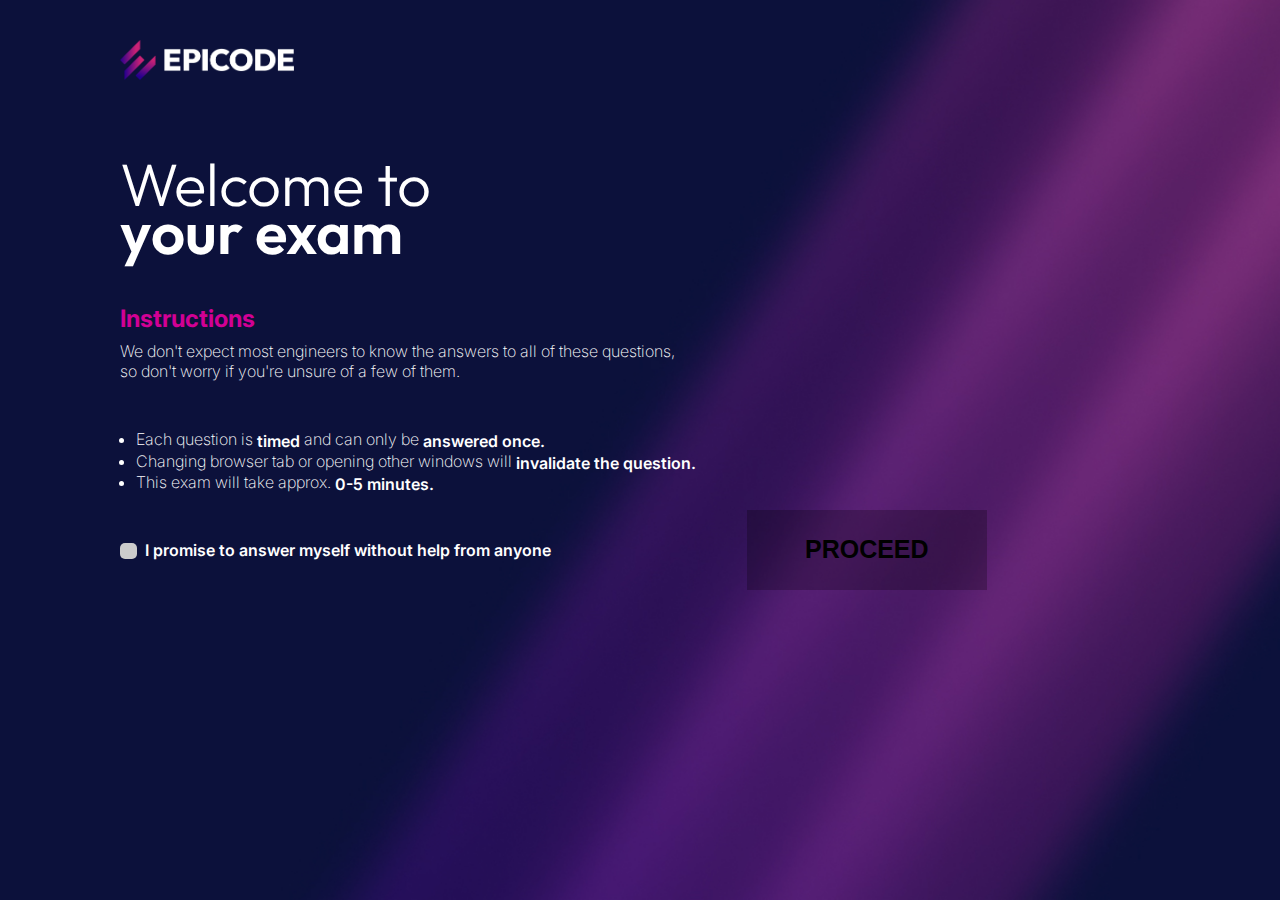
==== commit 3158d5df: "x for s" ====
--- a/index.html
+++ b/index.html
@@ -18,7 +18,7 @@
       <div class="instruction">
         <h2>Instructions</h2>
         <p>
-          We don't espect most engineers to know the answers to all of these questions, so don't worry if you're unsure
+          We don't expect most engineers to know the answers to all of these questions, so don't worry if you're unsure
           of a few of them.
         </p>
       </div>
